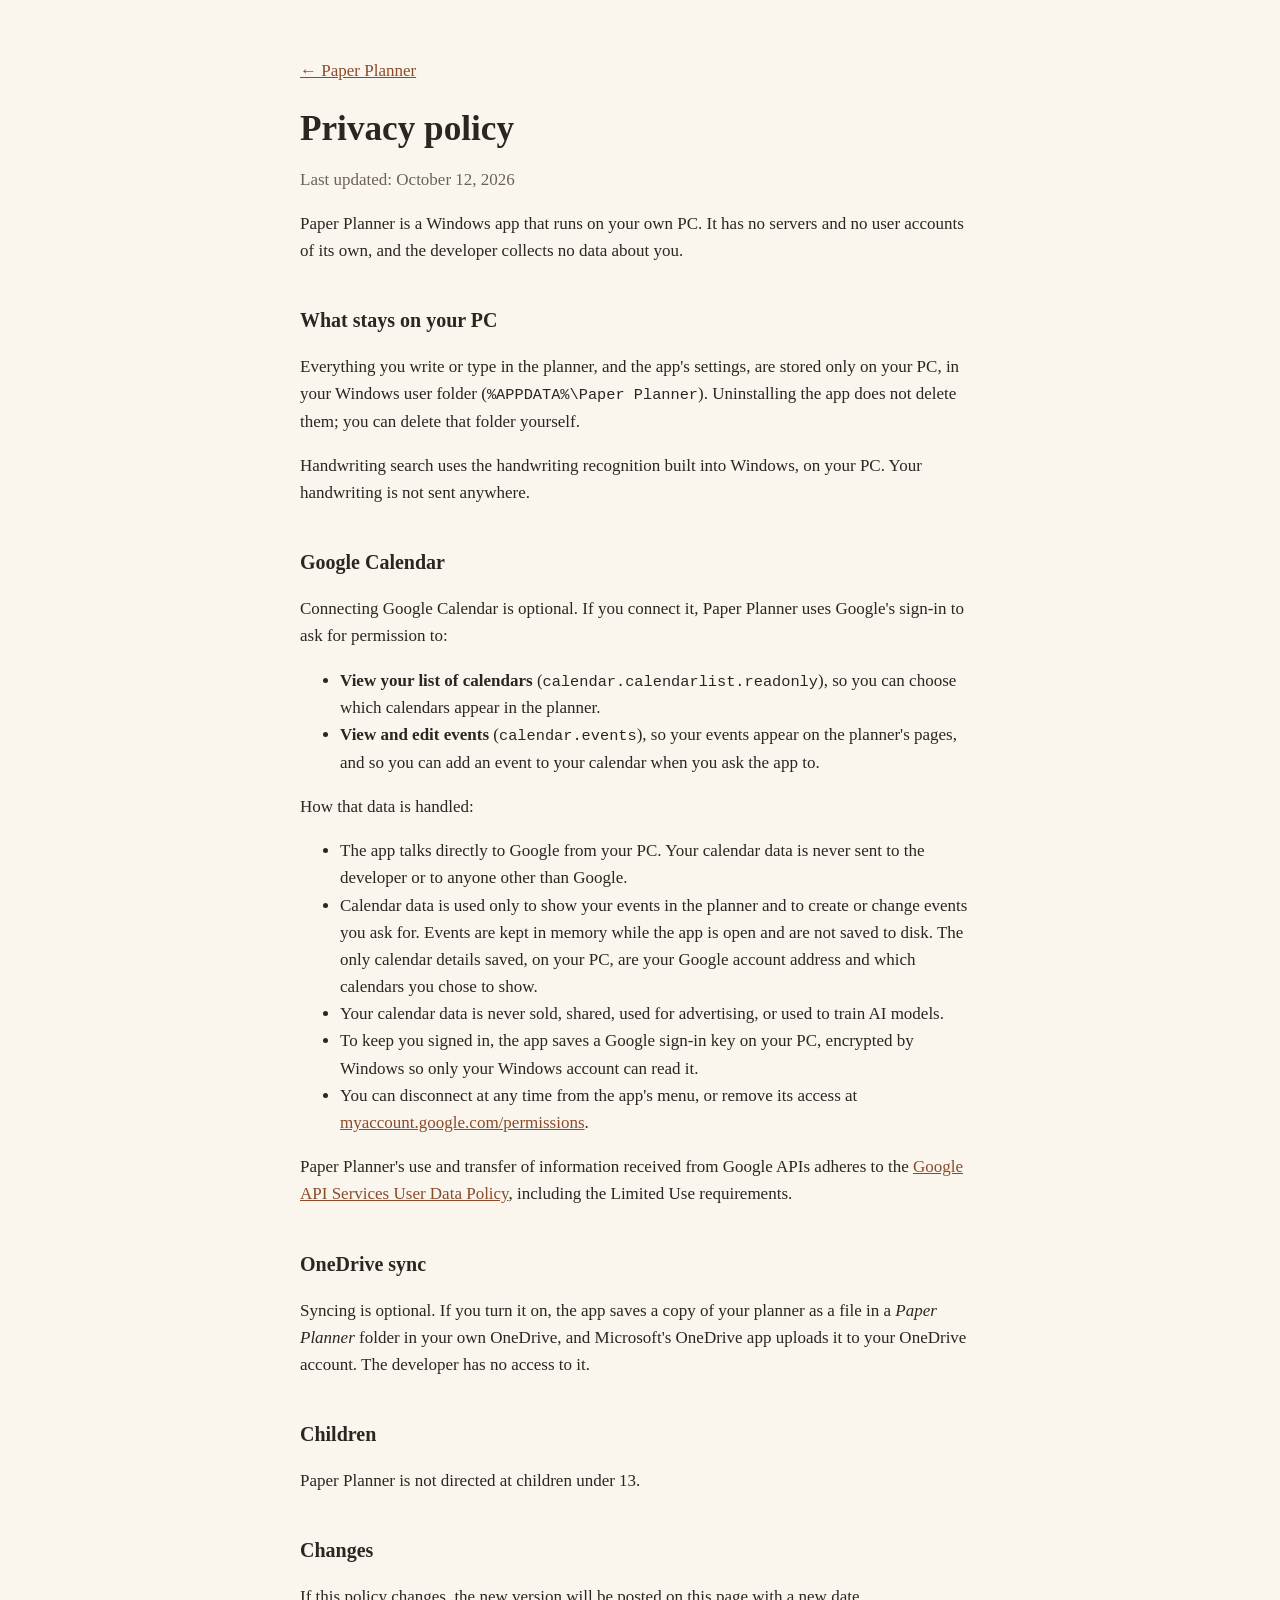
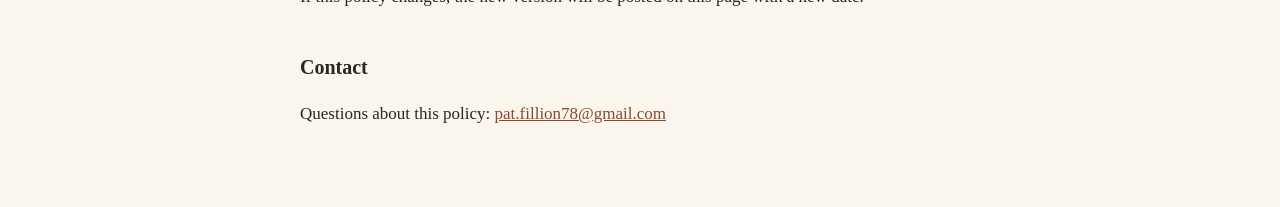
==== privacy.html @ 5baf614f "Paper Planner homepage and privacy policy Co-Authored-By: Claude Opus 5.5 <noreply@anthropic.com>" ====
<!doctype html>
<html lang="en">
<head>
<meta charset="utf-8">
<meta name="viewport" content="width=device-width, initial-scale=1">
<title>Paper Planner Privacy Policy</title>
<link rel="stylesheet" href="style.css">
</head>
<body>
<main>
  <p><a href="index.html">← Paper Planner</a></p>
  <h1>Privacy policy</h1>
  <p class="lede">Last updated: October 12, 2026</p>

  <p>Paper Planner is a Windows app that runs on your own PC. It has no servers and no user accounts of its own, and the developer collects no data about you.</p>

  <h2>What stays on your PC</h2>
  <p>Everything you write or type in the planner, and the app's settings, are stored only on your PC, in your Windows user folder (<code>%APPDATA%\Paper Planner</code>). Uninstalling the app does not delete them; you can delete that folder yourself.</p>
  <p>Handwriting search uses the handwriting recognition built into Windows, on your PC. Your handwriting is not sent anywhere.</p>

  <h2>Google Calendar</h2>
  <p>Connecting Google Calendar is optional. If you connect it, Paper Planner uses Google's sign-in to ask for permission to:</p>
  <ul>
    <li><strong>View your list of calendars</strong> (<code>calendar.calendarlist.readonly</code>), so you can choose which calendars appear in the planner.</li>
    <li><strong>View and edit events</strong> (<code>calendar.events</code>), so your events appear on the planner's pages, and so you can add an event to your calendar when you ask the app to.</li>
  </ul>
  <p>How that data is handled:</p>
  <ul>
    <li>The app talks directly to Google from your PC. Your calendar data is never sent to the developer or to anyone other than Google.</li>
    <li>Calendar data is used only to show your events in the planner and to create or change events you ask for. Events are kept in memory while the app is open and are not saved to disk. The only calendar details saved, on your PC, are your Google account address and which calendars you chose to show.</li>
    <li>Your calendar data is never sold, shared, used for advertising, or used to train AI models.</li>
    <li>To keep you signed in, the app saves a Google sign-in key on your PC, encrypted by Windows so only your Windows account can read it.</li>
    <li>You can disconnect at any time from the app's menu, or remove its access at <a href="https://myaccount.google.com/permissions">myaccount.google.com/permissions</a>.</li>
  </ul>
  <p>Paper Planner's use and transfer of information received from Google APIs adheres to the <a href="https://developers.google.com/terms/api-services-user-data-policy">Google API Services User Data Policy</a>, including the Limited Use requirements.</p>

  <h2>OneDrive sync</h2>
  <p>Syncing is optional. If you turn it on, the app saves a copy of your planner as a file in a <em>Paper Planner</em> folder in your own OneDrive, and Microsoft's OneDrive app uploads it to your OneDrive account. The developer has no access to it.</p>

  <h2>Children</h2>
  <p>Paper Planner is not directed at children under 13.</p>

  <h2>Changes</h2>
  <p>If this policy changes, the new version will be posted on this page with a new date.</p>

  <h2>Contact</h2>
  <p>Questions about this policy: <a href="mailto:pat.fillion78@gmail.com">pat.fillion78@gmail.com</a></p>
</main>
</body>
</html>
---- style.css ----
:root { color-scheme: light dark; --ink: #2b2620; --paper: #faf6ee; --accent: #8a4b2a; --muted: #6b6258; }
@media (prefers-color-scheme: dark) { :root { --ink: #ece4d6; --paper: #1d1a16; --accent: #e0a57f; --muted: #a89e90; } }
body { margin: 0; background: var(--paper); color: var(--ink); font: 17px/1.6 Georgia, "Times New Roman", serif; }
main { max-width: 680px; margin: 0 auto; padding: 40px 16px 64px; }
h1 { font-size: 2.2rem; margin: 0 0 8px; }
h2 { font-size: 1.25rem; margin-top: 2em; }
.lede { color: var(--muted); margin-top: 0; }
a { color: var(--accent); }
code { font-size: 0.9em; overflow-wrap: anywhere; }
footer { margin-top: 3em; padding-top: 1em; border-top: 1px solid var(--muted); color: var(--muted); font-size: 0.95rem; }
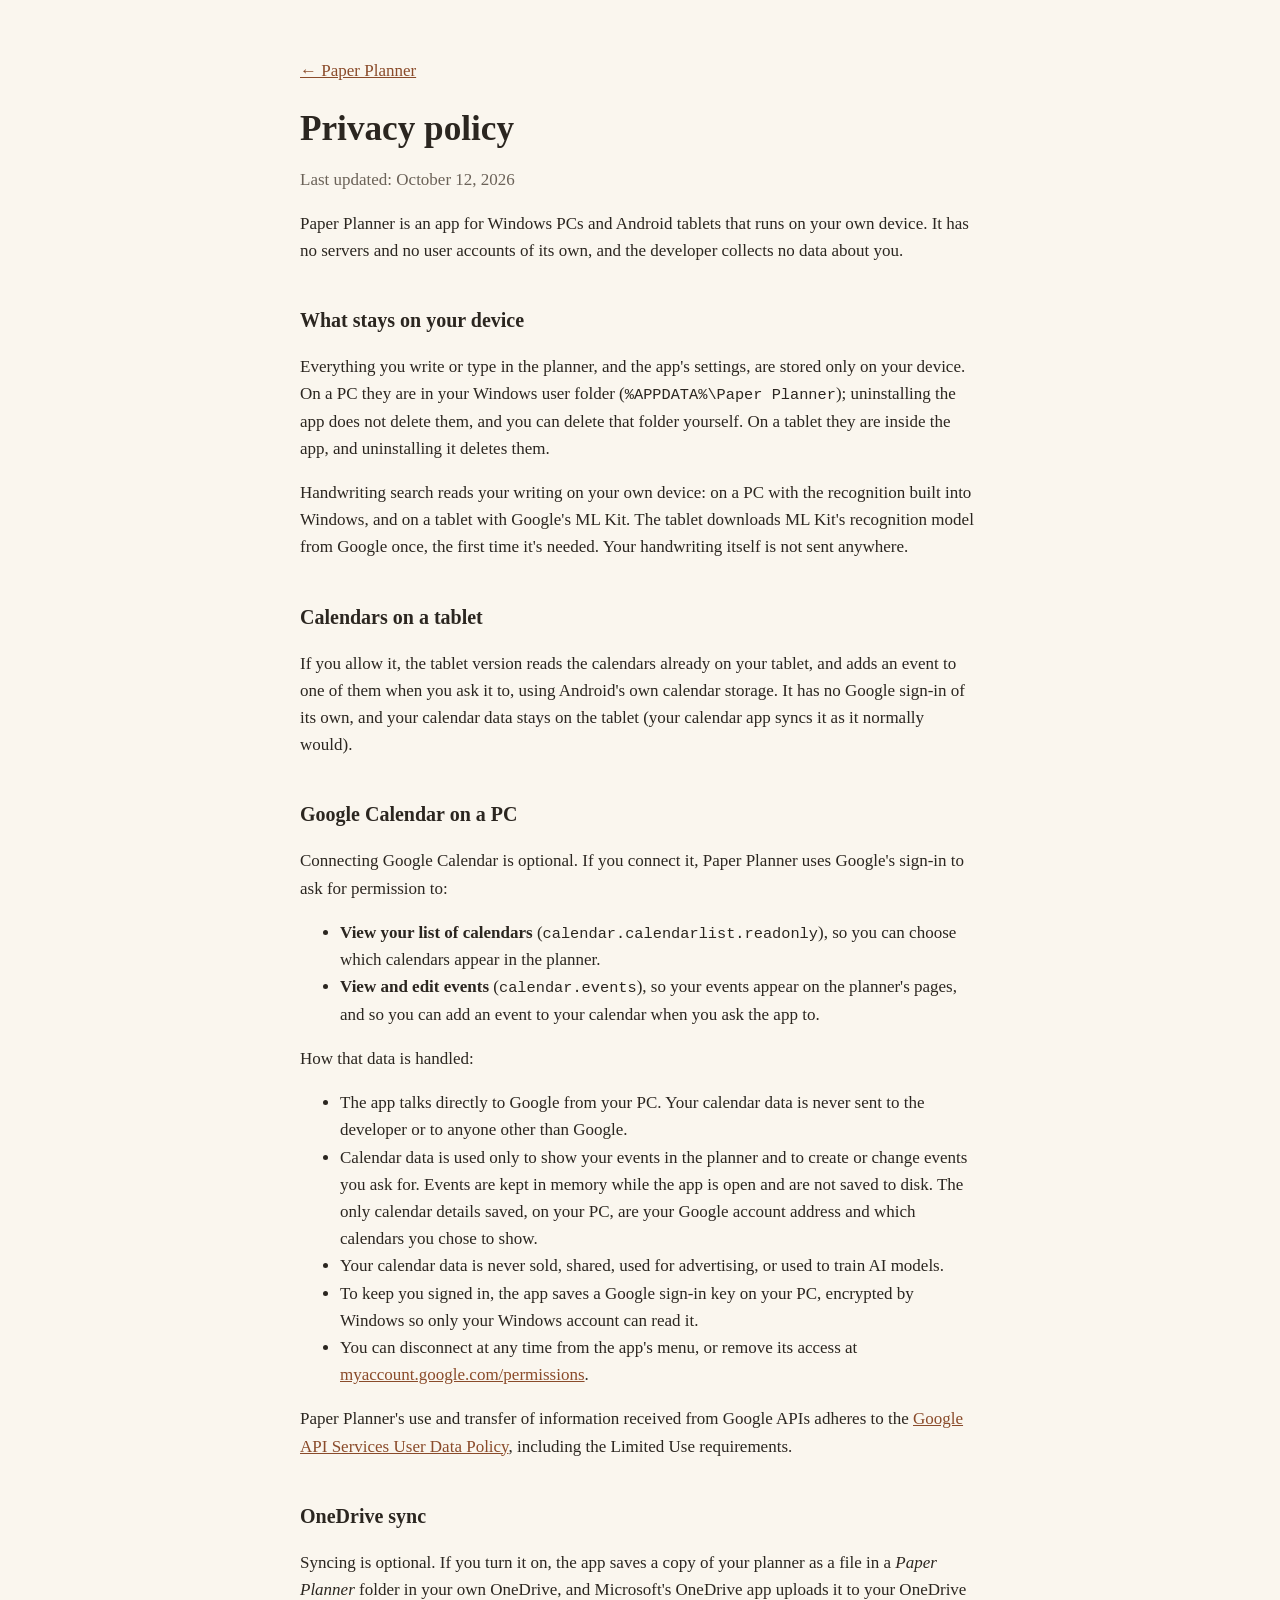
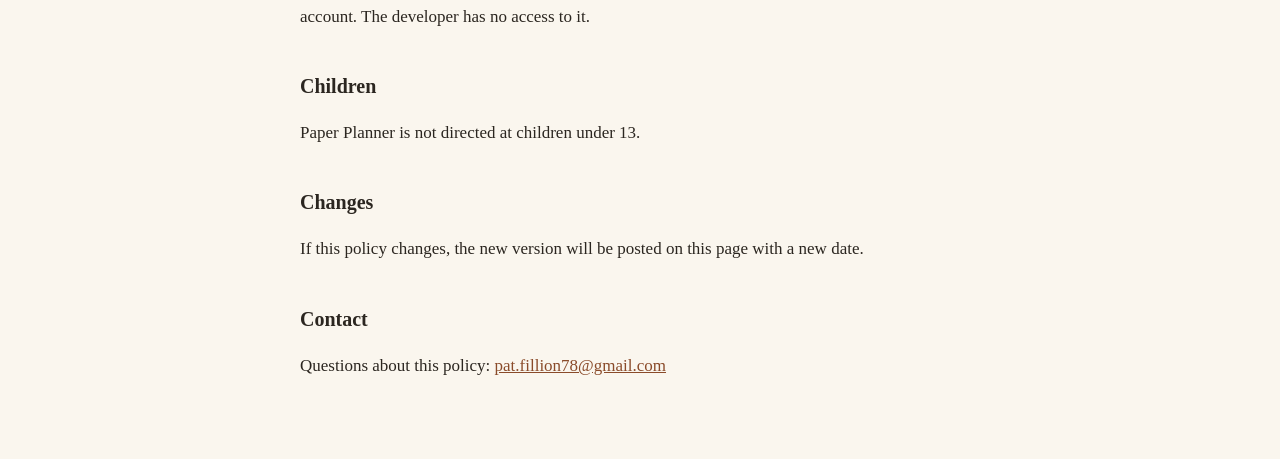
==== commit 3d709bb3: "Android tablet download, install steps and privacy section Co-Authored-By: Claude Opus 5.5 <noreply@" ====
--- a/privacy.html
+++ b/privacy.html
@@ -12,13 +12,16 @@
   <h1>Privacy policy</h1>
   <p class="lede">Last updated: October 12, 2026</p>
 
-  <p>Paper Planner is a Windows app that runs on your own PC. It has no servers and no user accounts of its own, and the developer collects no data about you.</p>
+  <p>Paper Planner is an app for Windows PCs and Android tablets that runs on your own device. It has no servers and no user accounts of its own, and the developer collects no data about you.</p>
 
-  <h2>What stays on your PC</h2>
-  <p>Everything you write or type in the planner, and the app's settings, are stored only on your PC, in your Windows user folder (<code>%APPDATA%\Paper Planner</code>). Uninstalling the app does not delete them; you can delete that folder yourself.</p>
-  <p>Handwriting search uses the handwriting recognition built into Windows, on your PC. Your handwriting is not sent anywhere.</p>
+  <h2>What stays on your device</h2>
+  <p>Everything you write or type in the planner, and the app's settings, are stored only on your device. On a PC they are in your Windows user folder (<code>%APPDATA%\Paper Planner</code>); uninstalling the app does not delete them, and you can delete that folder yourself. On a tablet they are inside the app, and uninstalling it deletes them.</p>
+  <p>Handwriting search reads your writing on your own device: on a PC with the recognition built into Windows, and on a tablet with Google's ML Kit. The tablet downloads ML Kit's recognition model from Google once, the first time it's needed. Your handwriting itself is not sent anywhere.</p>
 
-  <h2>Google Calendar</h2>
+  <h2>Calendars on a tablet</h2>
+  <p>If you allow it, the tablet version reads the calendars already on your tablet, and adds an event to one of them when you ask it to, using Android's own calendar storage. It has no Google sign-in of its own, and your calendar data stays on the tablet (your calendar app syncs it as it normally would).</p>
+
+  <h2>Google Calendar on a PC</h2>
   <p>Connecting Google Calendar is optional. If you connect it, Paper Planner uses Google's sign-in to ask for permission to:</p>
   <ul>
     <li><strong>View your list of calendars</strong> (<code>calendar.calendarlist.readonly</code>), so you can choose which calendars appear in the planner.</li>
--- a/style.css
+++ b/style.css
@@ -8,3 +8,7 @@
 a { color: var(--accent); }
 code { font-size: 0.9em; overflow-wrap: anywhere; }
 footer { margin-top: 3em; padding-top: 1em; border-top: 1px solid var(--muted); color: var(--muted); font-size: 0.95rem; }
+.download { display: inline-block; margin-top: 8px; padding: 12px 22px; background: var(--accent); color: var(--paper); border-radius: 6px; text-decoration: none; font-weight: bold; }
+.download:hover { filter: brightness(1.1); }
+.small { color: var(--muted); font-size: 0.9rem; }
+.downloads { display: flex; flex-wrap: wrap; gap: 0 32px; }
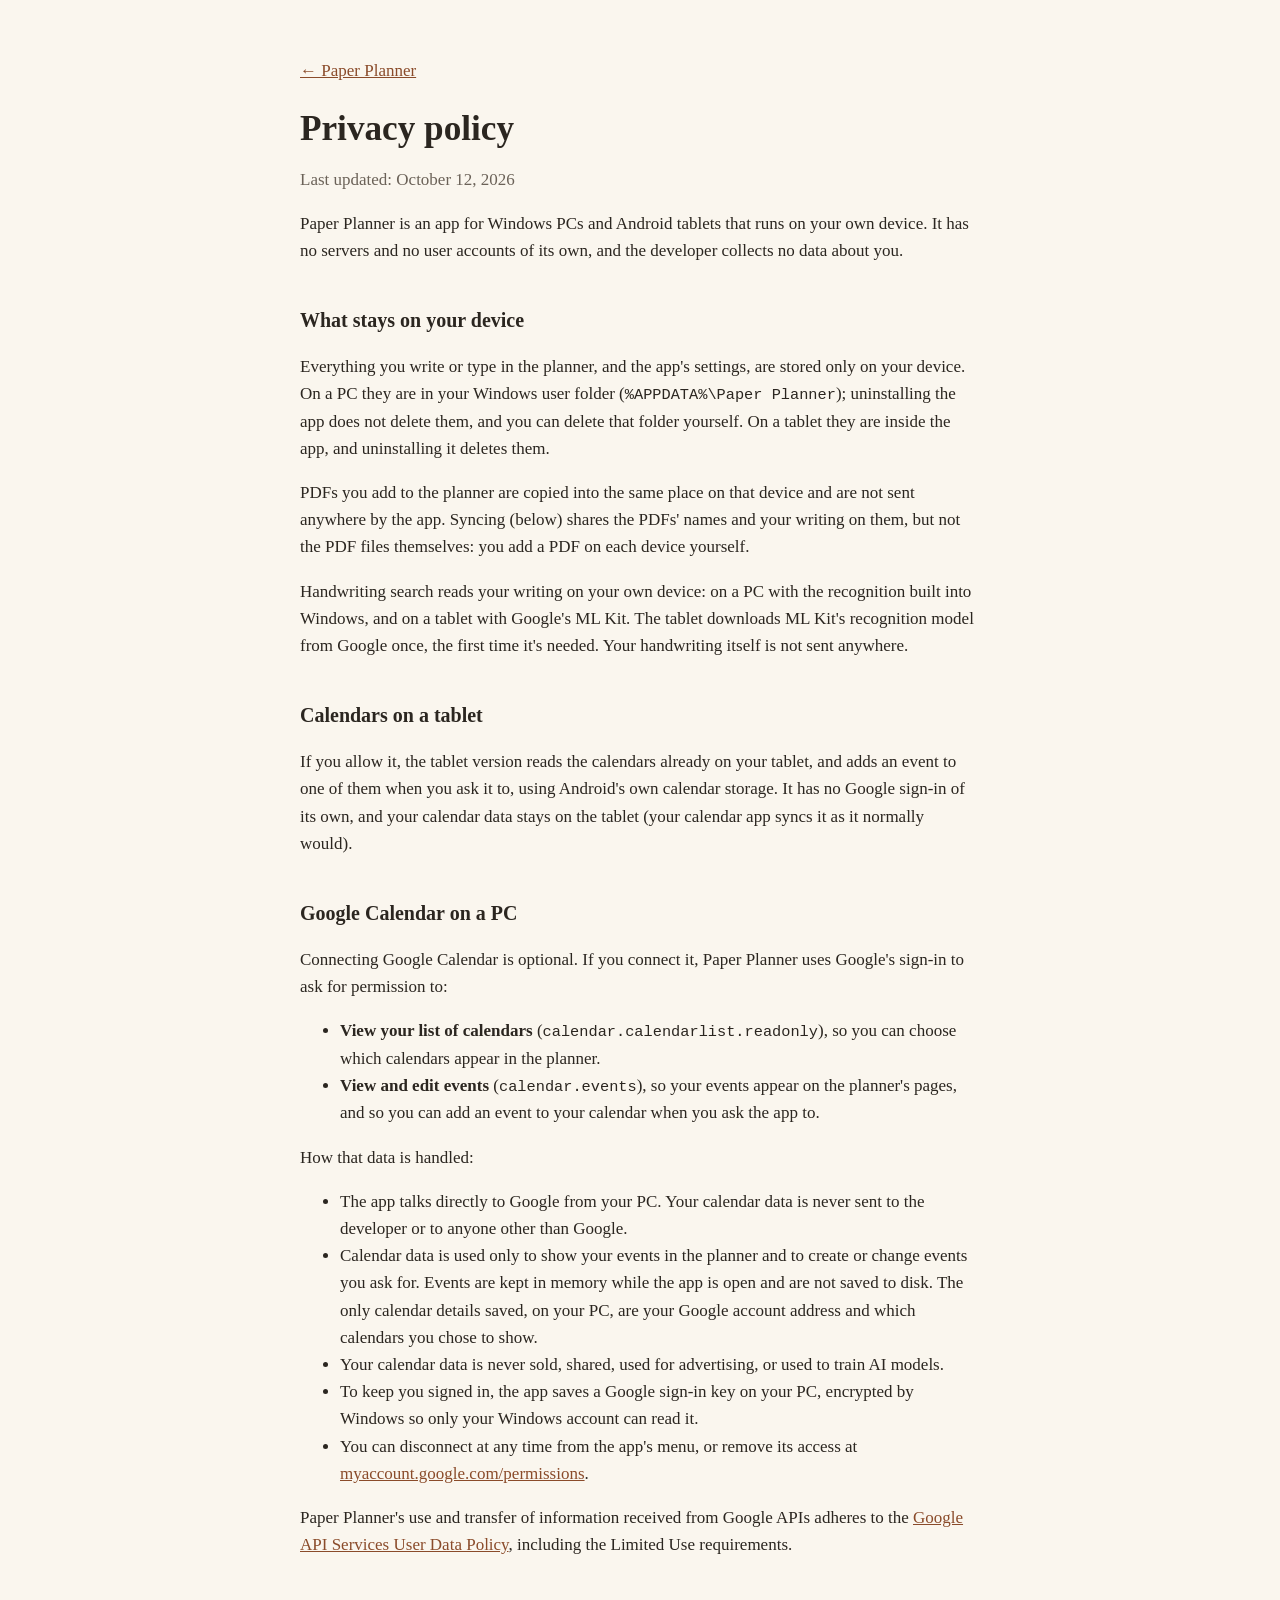
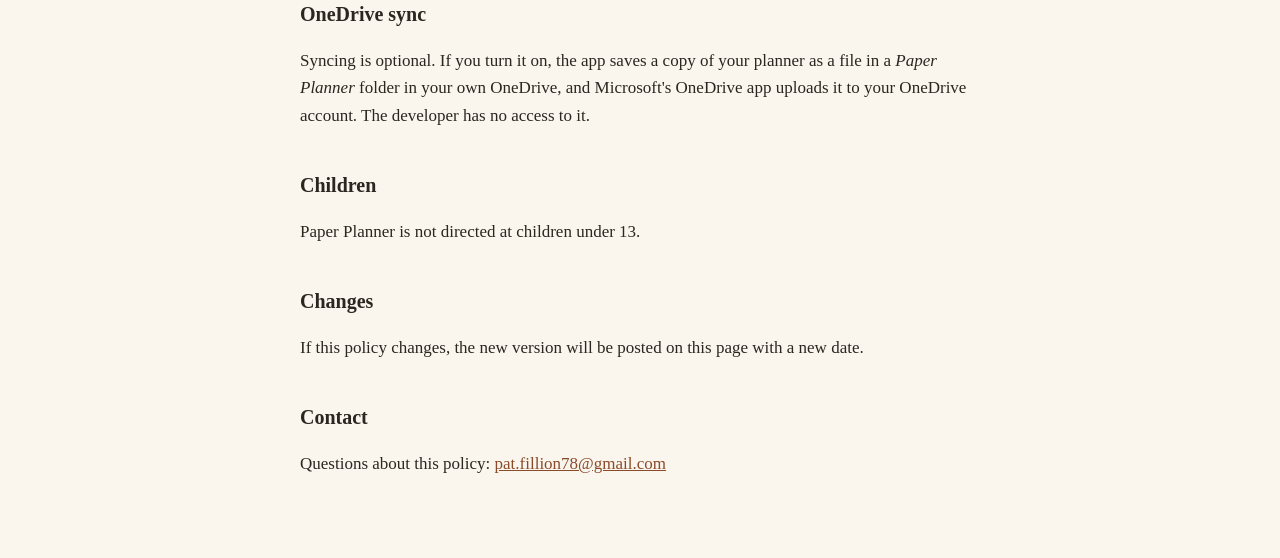
==== commit 2a69b5c9: "Downloads: PC 1.25.1 and tablet 0.44 (PDFs, unlimited and grouped tabs); privacy: PDFs stay on the d" ====
--- a/privacy.html
+++ b/privacy.html
@@ -16,6 +16,7 @@
 
   <h2>What stays on your device</h2>
   <p>Everything you write or type in the planner, and the app's settings, are stored only on your device. On a PC they are in your Windows user folder (<code>%APPDATA%\Paper Planner</code>); uninstalling the app does not delete them, and you can delete that folder yourself. On a tablet they are inside the app, and uninstalling it deletes them.</p>
+  <p>PDFs you add to the planner are copied into the same place on that device and are not sent anywhere by the app. Syncing (below) shares the PDFs' names and your writing on them, but not the PDF files themselves: you add a PDF on each device yourself.</p>
   <p>Handwriting search reads your writing on your own device: on a PC with the recognition built into Windows, and on a tablet with Google's ML Kit. The tablet downloads ML Kit's recognition model from Google once, the first time it's needed. Your handwriting itself is not sent anywhere.</p>
 
   <h2>Calendars on a tablet</h2>
